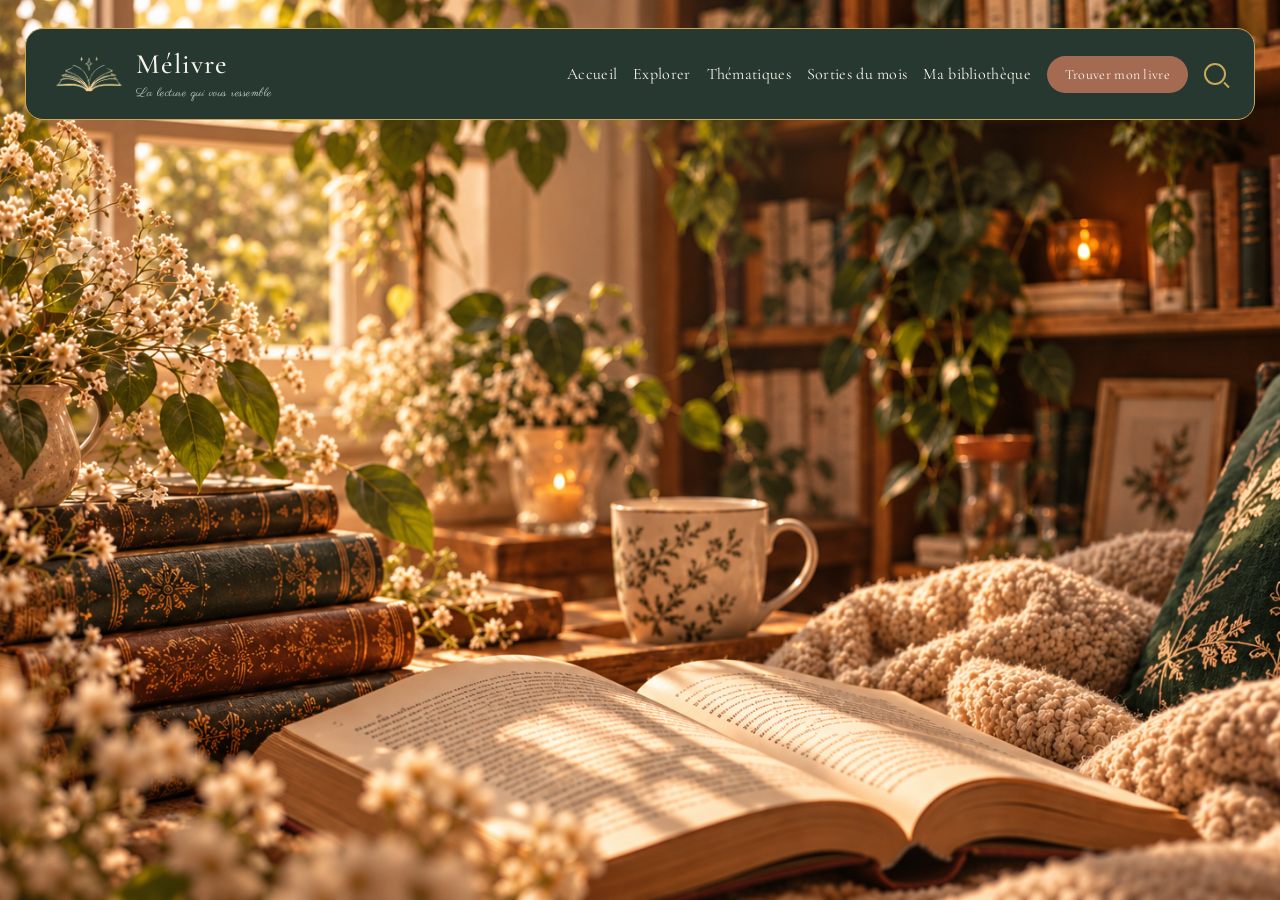
==== index.html @ fd068668 "Update index.html" ====
<!DOCTYPE html>
<html lang="fr">
<head>
  <meta charset="UTF-8">
  <meta name="viewport" content="width=device-width, initial-scale=1.0">
  <title>Mélivre</title>
  <link rel="stylesheet" href="style.css?v=3">
</head>
<body>
<header>
  <div class="brand">
    <div class="book-logo">
      <img src="melivre-livre-logo-net.png" alt="Logo Mélivre">
    </div>
    <div class="brand-text">
      <h1>Mélivre</h1>
      <p>La lecture qui vous ressemble</p>
    </div>
  </div>
<nav>
  <a href="#" class="active">Accueil</a>
  <a href="#">Explorer</a>
  <a href="#">Thématiques</a>
  <a href="#">Sorties du mois</a>
  <a href="#">Ma bibliothèque</a>
  <a href="#" class="header-button">Trouver mon livre</a>
  <a href="#" class="search-link">Recherche</a>
</nav>
</header>
</body>
</html>
---- style.css ----
/* 1.BASE */
@import url('https://fonts.googleapis.com/css2?family=Parisienne&family=Cormorant+Garamond:wght@400;500;600&family=Lato:wght@400;700&display=swap');
body {
  margin: 0;
  background: url("melivre-fond-accueil.jpg") center center / cover fixed;
  color: #26382f;
  font-family: Lato, sans-serif;
}
/* 2.HEADER */
header {
  background: #26382f;
  color: #f8f4ec;
  margin: 28px 25px 0;
  padding: 18px 28px;
  border: 1px solid #c8a85a;
  border-radius: 18px;
  display: flex;
  align-items: center;
  justify-content: space-between;
}
/* 3.LOGO */
.brand {
  display: flex;
  align-items: center;
  gap: 10px;
  justify-content: flex-start;
  margin-bottom: 0;
}
.book-logo img {
  width: 72px;
  height: 50px;
  object-fit: contain;
  display: block;
}
.brand-text h1 {
  font-family: Cormorant Garamond, serif;
  font-size: 28px;
  font-weight: 500;
  letter-spacing: 1px;
  margin: 0;
}
.brand-text p {
  font-family: Parisienne, cursive;
  font-size: 12px;
  margin: 4px 0 0;
  color: #c8d8ce;
  letter-spacing: 0.5px;
}
/* NAVIGATION */
nav {
  display: flex;
  justify-content: flex-end;
  align-items: center;
  gap: 16px;
  margin-top: 0;
}
nav a {
  font-family: Cormorant Garamond, serif;
  color: #f8f4ec;
  text-decoration: none;
  font-size: 16px;
  letter-spacing: 0.3px;
  white-space: nowrap;
}
nav a:hover {
  color: #c8d8ce;
}
.header-button {
  background: #a56b52;
  color: #f8f4ec;
  padding: 10px 18px;
  border-radius: 20px;
  font-size: 14px;
  white-space: nowrap;
}
.search-link {
  width: 18px;
  height: 18px;
  border: 2px solid #c8a85a;
  border-radius: 50%;
  position: relative;
  display: inline-block;
  font-size: 0;
  flex-shrink: 0;
}
.search-link::after {
  content: "";
  width: 7px;
  height: 2px;
  background: #c8a85a;
  position: absolute;
  right: -6px;
  bottom: -3px;
  transform: rotate(45deg);
}
.header-button:hover {
  background: #7f4f3d;
}
/* CONTENU */
main {
  max-width: 1100px;
  margin: 0 auto;
  padding: 0 25px;
}
section {
  padding: 70px 25px;
  margin: 30px 0;
}
section h2 {
  font-family: Cormorant Garamond, serif;
  font-size: 32px;
  font-weight: 500;
  color: #26382f;
  margin-bottom: 15px;
}
section p {
  font-family: Lato, sans-serif;
  font-size: 17px;
  line-height: 1.7;
  color: #52635f;
}
button {
  font-family: Lato, sans-serif;
  background: #a56b52;
  color: #f8f4ec;
  border: none;
  padding: 14px 28px;
  border-radius: 30px;
  font-size: 15px;
  cursor: pointer;
}
button:hover {
  background: #7f4f3d;
  transform: translateY(-2px);
}
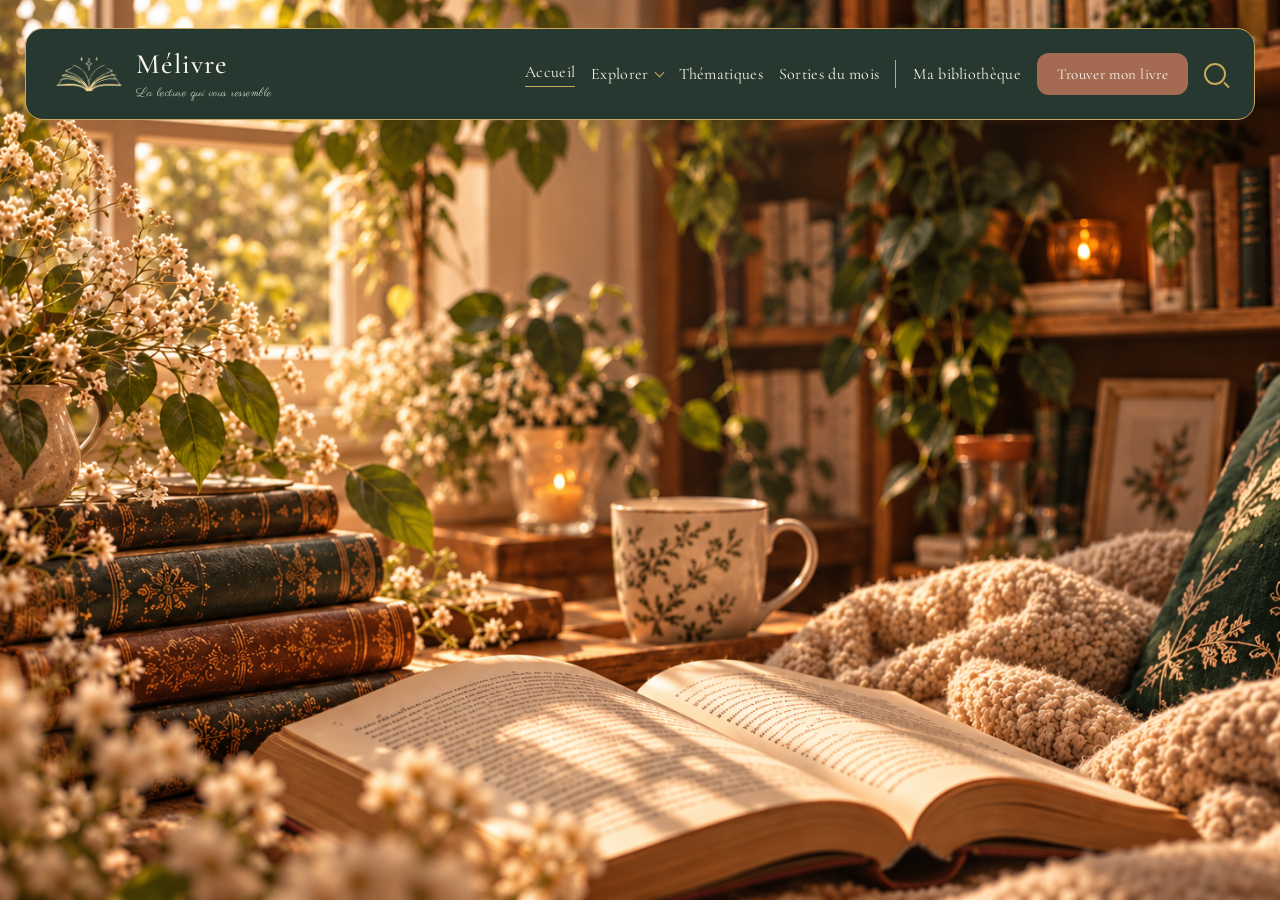
==== commit 07db73ec: "Update index.html" ====
--- a/index.html
+++ b/index.html
@@ -22,7 +22,7 @@
   <a href="#">Explorer</a>
   <a href="#">Thématiques</a>
   <a href="#">Sorties du mois</a>
-  <a href="#">Ma bibliothèque</a>
+  <a href="#"><span class="library-icon"></span>Ma bibliothèque</a>
   <a href="#" class="header-button">Trouver mon livre</a>
   <a href="#" class="search-link">Recherche</a>
 </nav>
--- a/style.css
+++ b/style.css
@@ -62,15 +62,46 @@
   letter-spacing: 0.3px;
   white-space: nowrap;
 }
+nav a.active {
+  border-bottom: 1px solid #c8a85a;
+  padding-bottom: 4px
+}
+nav a:nth-child(2)::after {
+  content: "";
+  display: inline-block;
+  width: 6px;
+  height: 6px;
+  border-right: 1px solid #c8a85a;
+  border-bottom: 1px solid #c8a85a;
+  transform: rotate(45deg);
+  margin-left: 7px;
+  margin-bottom: 3px;
+}
+nav a:nth-child(5) {
+  display: flex;
+  align-items: center;
+  position: relative;
+  padding-left: 18px;
+}
+nav a:nth-child(5)::before {
+  content: "";
+  position: absolute;
+  left: 0;
+  top: 50%;
+  width: 1px;
+  height: 28px;
+  background: #c8a85a;
+  transform: translateY(-50%);
+}
 nav a:hover {
   color: #c8d8ce;
 }
 .header-button {
   background: #a56b52;
   color: #f8f4ec;
-  padding: 10px 18px;
-  border-radius: 20px;
-  font-size: 14px;
+  padding: 12px 20px;
+  border-radius: 12px;
+  font-size: 15px;
   white-space: nowrap;
 }
 .search-link {
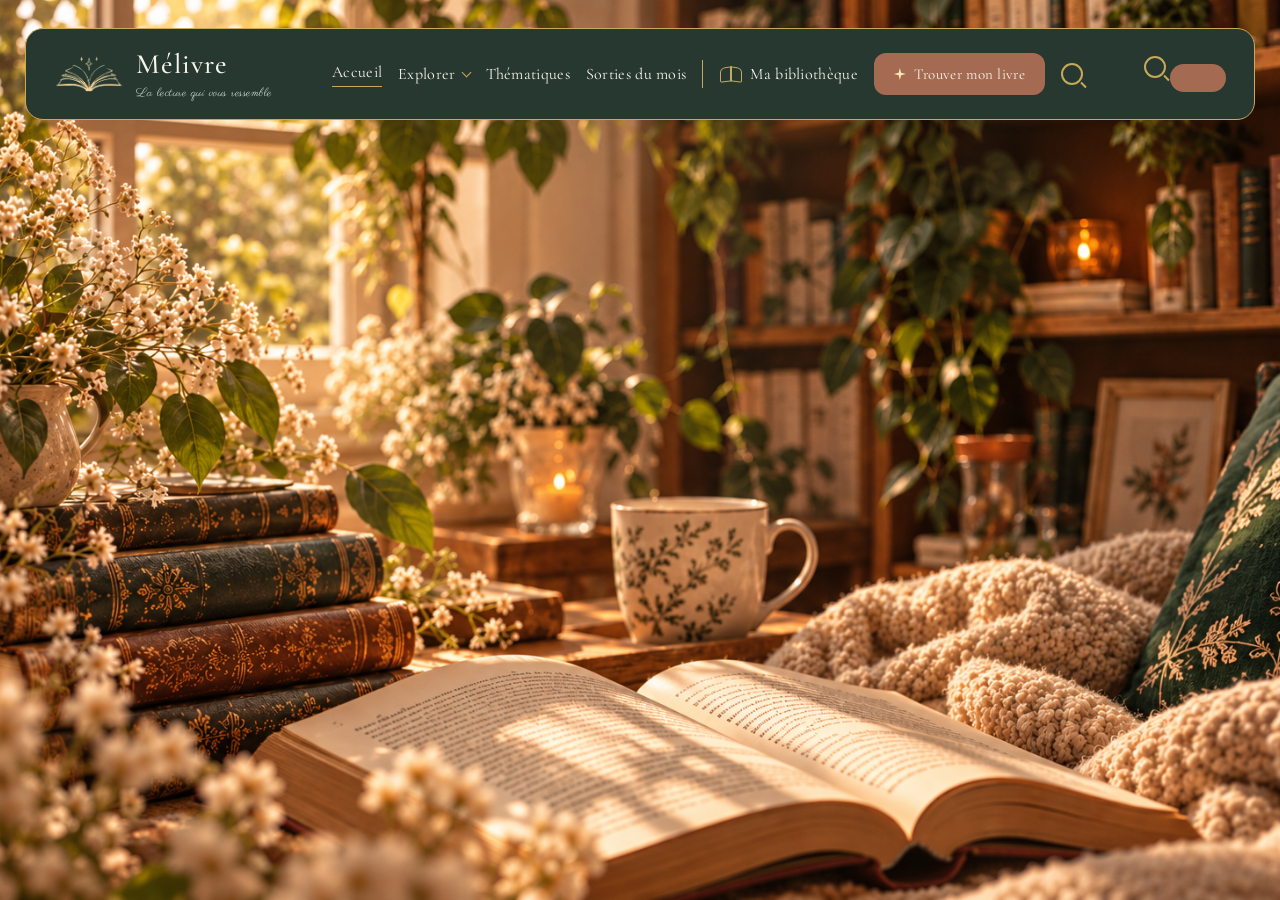
==== commit c806c415: "Update index.html" ====
--- a/index.html
+++ b/index.html
@@ -26,6 +26,10 @@
   <a href="#" class="header-button">Trouver mon livre</a>
   <a href="#" class="search-link">Recherche</a>
 </nav>
+<div class="mobile-actions">
+  <a href="#" class="search-link mobile-search" aria-label="Rechercher"></a>
+  <button class="menu-toggle" aria-label="Ouvrir le menu"></button>
+</div>
 </header>
 </body>
 </html>
--- a/style.css
+++ b/style.css
@@ -93,6 +93,32 @@
   background: #c8a85a;
   transform: translateY(-50%);
 }
+.library-icon {
+  width: 22px;
+  height: 16px;
+  display: inline-block;
+  position: relative;
+  margin-right: 8px;
+}
+.library-icon::before,
+.library-icon::after {
+  content: "";
+  position: absolute;
+  top: 1px;
+  width: 10px;
+  height: 13px;
+  border: 1px solid #c8a85a;
+}
+.library-icon::before {
+  left: 0;
+  border-radius: 5px 0 0 2px;
+  transform: skewY(-8deg);
+}
+.library-icon::after {
+  right: 0;
+  border-radius: 0 5px 2px 0;
+  transform: skewY(8deg);
+}
 nav a:hover {
   color: #c8d8ce;
 }
@@ -103,6 +129,25 @@
   border-radius: 12px;
   font-size: 15px;
   white-space: nowrap;
+  display: flex;
+  align-items: center;
+  gap: 8px;
+}
+.header-button::before {
+  content: "";
+  width: 12px;
+  height: 12px;
+  background: #f8e6b3;
+  clip-path: polygon(
+    50% 0,
+    60% 40%,
+    100% 50%,
+    60% 60%,
+    50% 100%,
+    40% 60%,
+    0 50%,
+    40% 40%
+  );
 }
 .search-link {
   width: 18px;
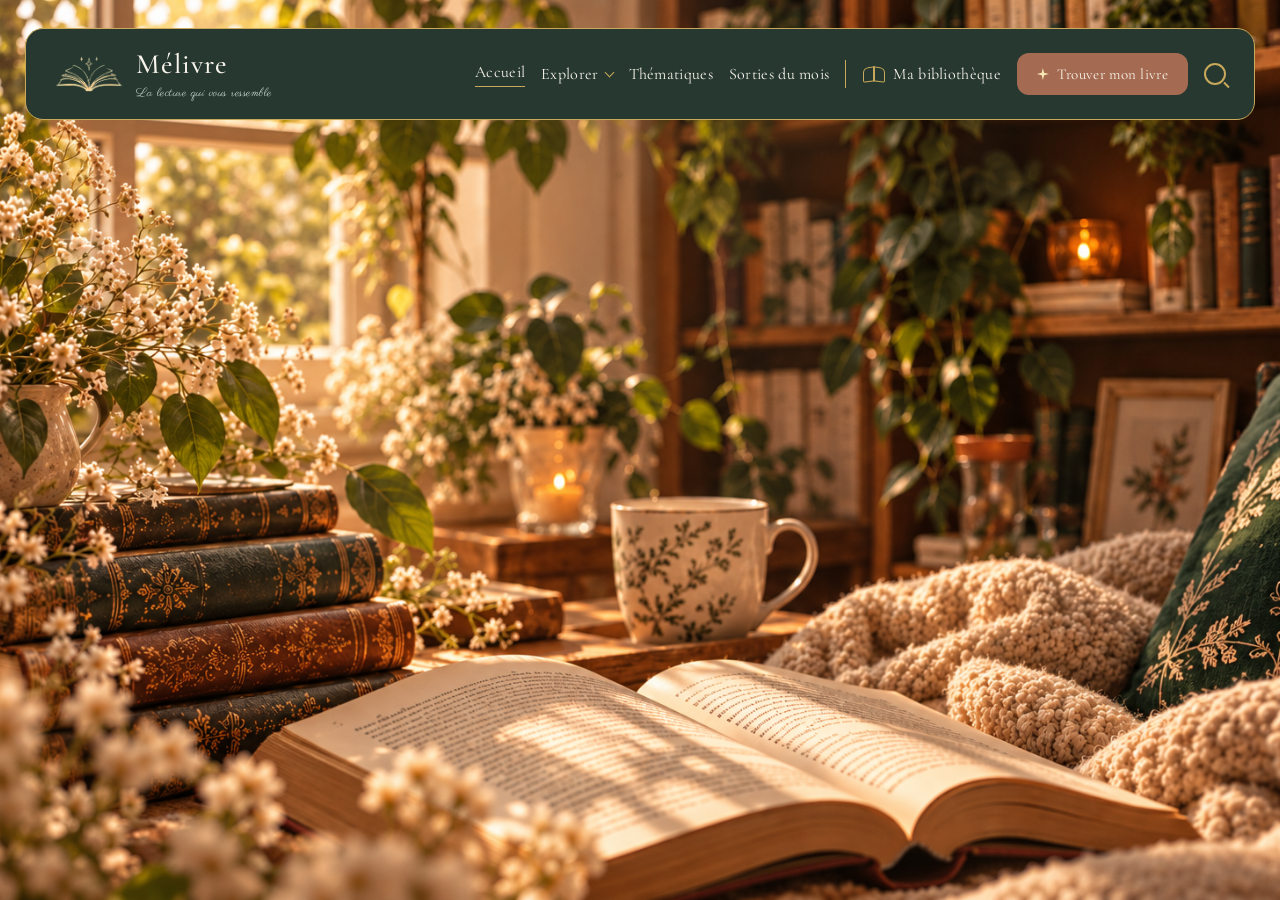
==== commit 3648d14d: "Update index.html" ====
--- a/index.html
+++ b/index.html
@@ -31,5 +31,6 @@
   <button class="menu-toggle" aria-label="Ouvrir le menu"></button>
 </div>
 </header>
+<script src="script.js"></script>
 </body>
 </html>
--- a/style.css
+++ b/style.css
@@ -172,6 +172,32 @@
 .header-button:hover {
   background: #7f4f3d;
 }
+/* RESPONSIVE HEADER */
+.mobile-actions {
+  display: none;
+}
+.menu-toggle {
+  width: 28px;
+  height: 22px;
+  background: transparent;
+  border: none;
+  padding: 0;
+  position: relative;
+  cursor: pointer;
+}
+.menu-toggle::before {
+  content: "";
+  position: absolute;
+  left: 0;
+  top: 2px;
+  width: 28px;
+  height: 2px;
+  background: #c8a85a;
+  border-radius: 2px;
+  box-shadow:
+    0 9px 0 #c8a85a,
+    0 18px 0 #c8a85a;
+}
 /* CONTENU */
 main {
   max-width: 1100px;
@@ -209,3 +235,41 @@
   background: #7f4f3d;
   transform: translateY(-2px);
 }
+/* TABLETTE ET MOBILE */
+@media (max-width: 1100px) {
+  header {
+    margin: 18px 16px 0;
+    padding: 14px 18px;
+  }
+  header nav {
+    display: none;
+  }
+  .mobile-actions {
+    display: flex;
+    align-items: center;
+    gap: 18px;
+    margin-left: auto;
+  }
+}
+/* TELEPHONE PAYSAGE */
+@media (max-height: 500px) and (orientation: landscape) {
+  header {
+    margin: 10px 14px 0;
+    padding: 8px 14px;
+    border-radius: 14px;
+  }
+  .book-logo img {
+    width: 54px;
+    height: 38px;
+  }
+  .brand {
+    gap: 8px;
+  }
+  .brand-text h1 {
+    font-size: 24px;
+  }
+  .brand-text p {
+    font-size: 10px;
+    margin-top: 2px;
+  }
+}
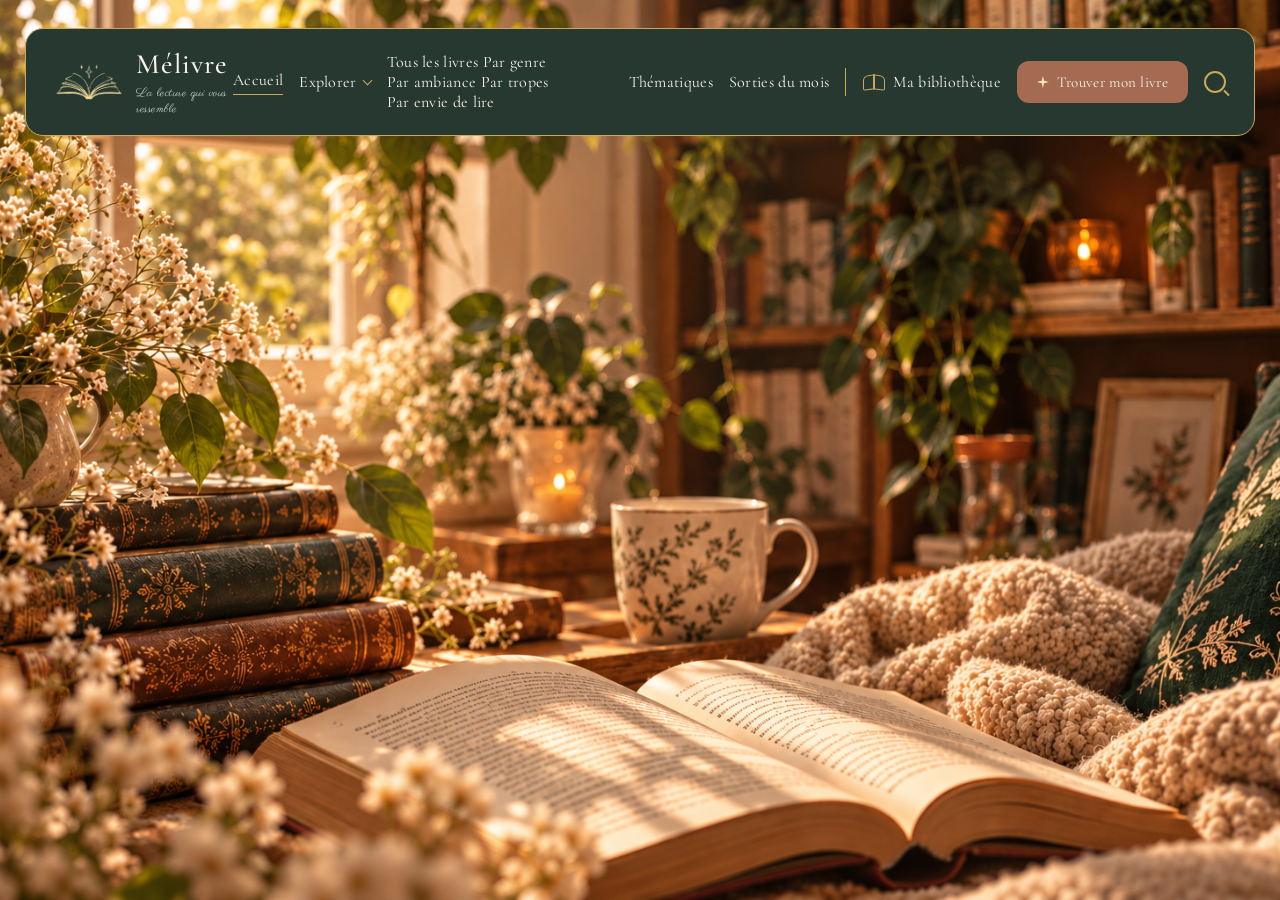
==== commit ef11964e: "Update index.html" ====
--- a/index.html
+++ b/index.html
@@ -20,6 +20,13 @@
 <nav>
   <a href="#" class="active">Accueil</a>
   <a href="#">Explorer</a>
+  <div class="explore-submenu">
+    <a href="#">Tous les livres</a>
+    <a href="#">Par genre</a>
+    <a href="#">Par ambiance</a>
+    <a href="#">Par tropes</a>
+    <a href="#">Par envie de lire</a>
+  </div>
   <a href="#">Thématiques</a>
   <a href="#">Sorties du mois</a>
   <a href="#"><span class="library-icon"></span>Ma bibliothèque</a>
--- a/style.css
+++ b/style.css
@@ -66,7 +66,7 @@
   border-bottom: 1px solid #c8a85a;
   padding-bottom: 4px
 }
-nav a:nth-child(2)::after {
+nav > a:nth-of-type(2)::after {
   content: "";
   display: inline-block;
   width: 6px;
@@ -77,13 +77,13 @@
   margin-left: 7px;
   margin-bottom: 3px;
 }
-nav a:nth-child(5) {
+nav > a:nth-of-type(5) {
   display: flex;
   align-items: center;
   position: relative;
   padding-left: 18px;
 }
-nav a:nth-child(5)::before {
+nav > a:nth-of-type(5)::before {
   content: "";
   position: absolute;
   left: 0;
@@ -244,6 +244,24 @@
   header nav {
     display: none;
   }
+  body.menu-open header nav {
+    display: flex;
+    position: fixed;
+    top: 0;
+    left: 0;
+    width: 70%;
+    height: 100%;
+    background: #26382f;
+    flex-direction: column;
+    align-items: flex-start;
+    justify-content: flex-start;
+    padding: 110px 35px 40px;
+    gap: 28px;
+    z-index: 1000;
+  }
+  body.menu-open header nav .search-link {
+    display: none;
+  }
   .mobile-actions {
     display: flex;
     align-items: center;
@@ -273,3 +291,48 @@
     margin-top: 2px;
   }
 }
+/* MENU OUVERT TELEPHONE */
+@media (max-width: 600px) {
+  body.menu-open header nav {
+    width: 100%;
+    box-sizing: border-box;
+  }
+}
+/* HAUT DU MENU TELEPHONE */
+@media (max-width: 1100px) {
+  body.menu-open .brand {
+    position: fixed;
+    top: 28px;
+    left: 28px;
+    z-index: 1001;
+  }
+  body.menu-open .mobile-actions {
+    position: fixed;
+    top: 32px;
+    right: 28px;
+    z-index: 1001;
+  }
+  body.menu-open .mobile-search {
+    display: none;
+  }
+}
+body.menu-open .menu-toggle::before {
+  top: 10px;
+  box-shadow: none;
+  transform: rotate(45deg);
+}
+body.menu-open .menu-toggle::after {
+  content: "";
+  position: absolute;
+  left: 0;
+  top: 10px;
+  width: 28px;
+  height: 2px;
+  background: #c8a85a;
+  border-radius: 2px;
+  transform: rotate(-45deg);
+}
+.menu-toggle:hover {
+  background: transparent;
+  transform: none;
+}
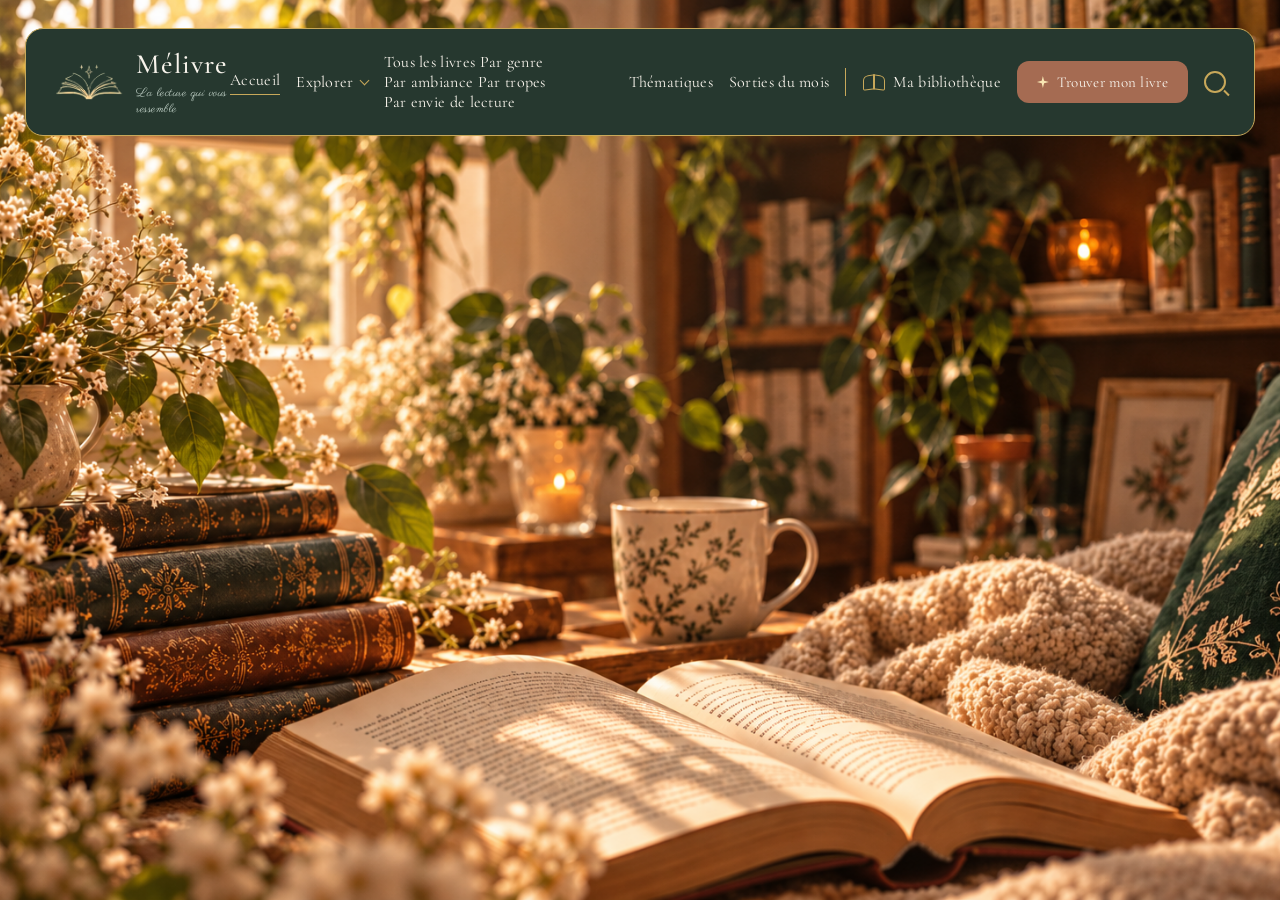
==== commit 09d25841: "Update index.html" ====
--- a/index.html
+++ b/index.html
@@ -25,7 +25,7 @@
     <a href="#">Par genre</a>
     <a href="#">Par ambiance</a>
     <a href="#">Par tropes</a>
-    <a href="#">Par envie de lire</a>
+    <a href="#">Par envie de lecture</a>
   </div>
   <a href="#">Thématiques</a>
   <a href="#">Sorties du mois</a>
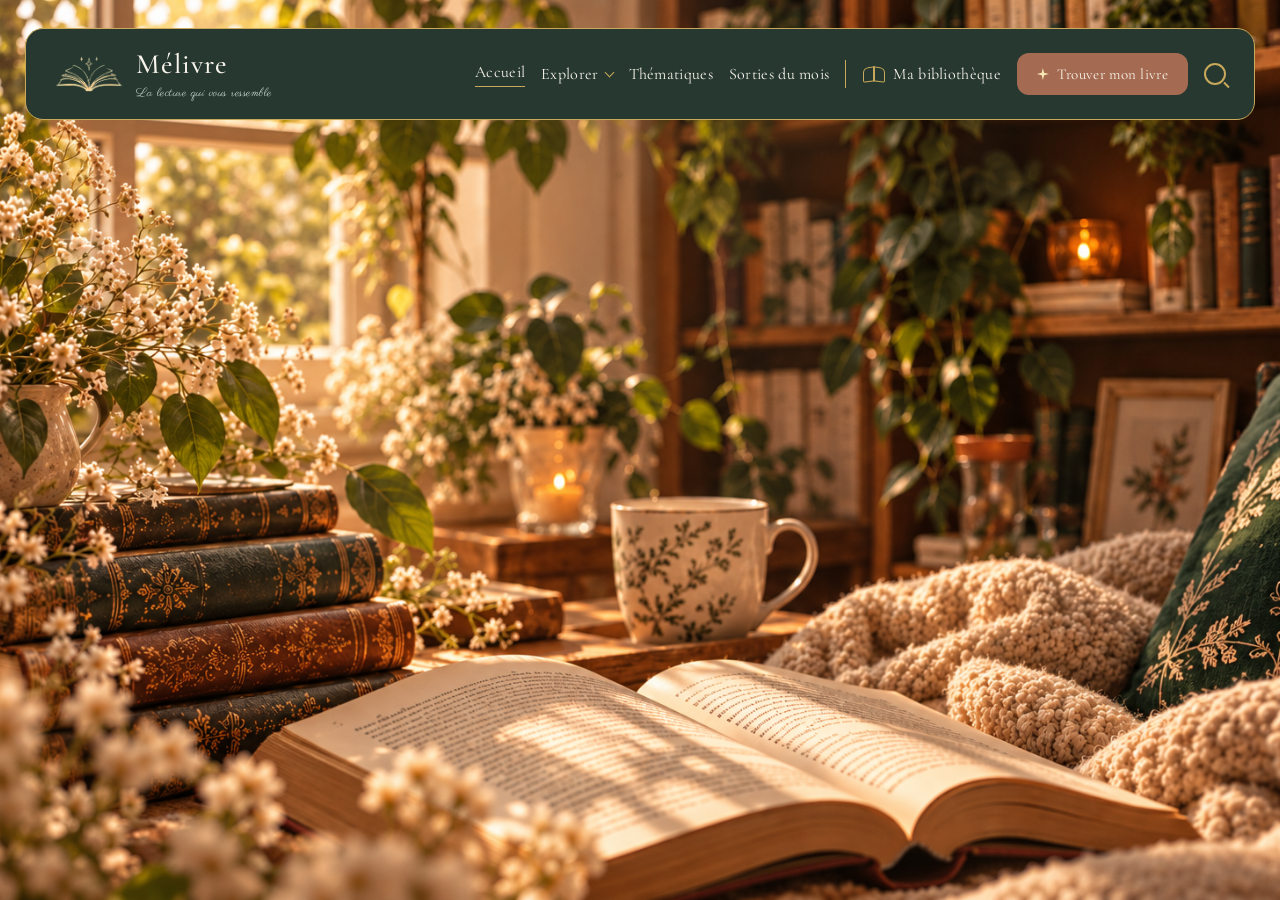
==== commit 9efa0eb7: "Update index.html" ====
--- a/index.html
+++ b/index.html
@@ -18,8 +18,8 @@
     </div>
   </div>
 <nav>
-  <a href="#" class="active">Accueil</a>
-  <a href="#">Explorer</a>
+  <a href="#" class="active"><span class="home-icon"></span>Accueil</a>
+  <a href="#" class="explore-toggle">Explorer</a>
   <div class="explore-submenu">
     <a href="#">Tous les livres</a>
     <a href="#">Par genre</a>
--- a/style.css
+++ b/style.css
@@ -171,6 +171,33 @@
 }
 .header-button:hover {
   background: #7f4f3d;
+}
+.explore-submenu {
+  display: none;
+  margin-left: 12px;
+  padding-left: 14px;
+  border-left: 1px solid #c8a85a;
+  gap: 9px;
+}
+.explore-submenu.open {
+  display: flex;
+  flex-direction: column;
+}
+.explore-submenu a {
+  font-size: 13px;
+  color: #f8f4ec;
+  position: relative;
+}
+.explore-submenu a::before {
+  content: "";
+  position: absolute;
+  left: -14.5px;
+  top: 50%;
+  width: 5px;
+  height: 5px;
+  background: #c8a85a;
+  border-radius: 50%;
+  transform: translate(-50%, -50%);
 }
 /* RESPONSIVE HEADER */
 .mobile-actions {
